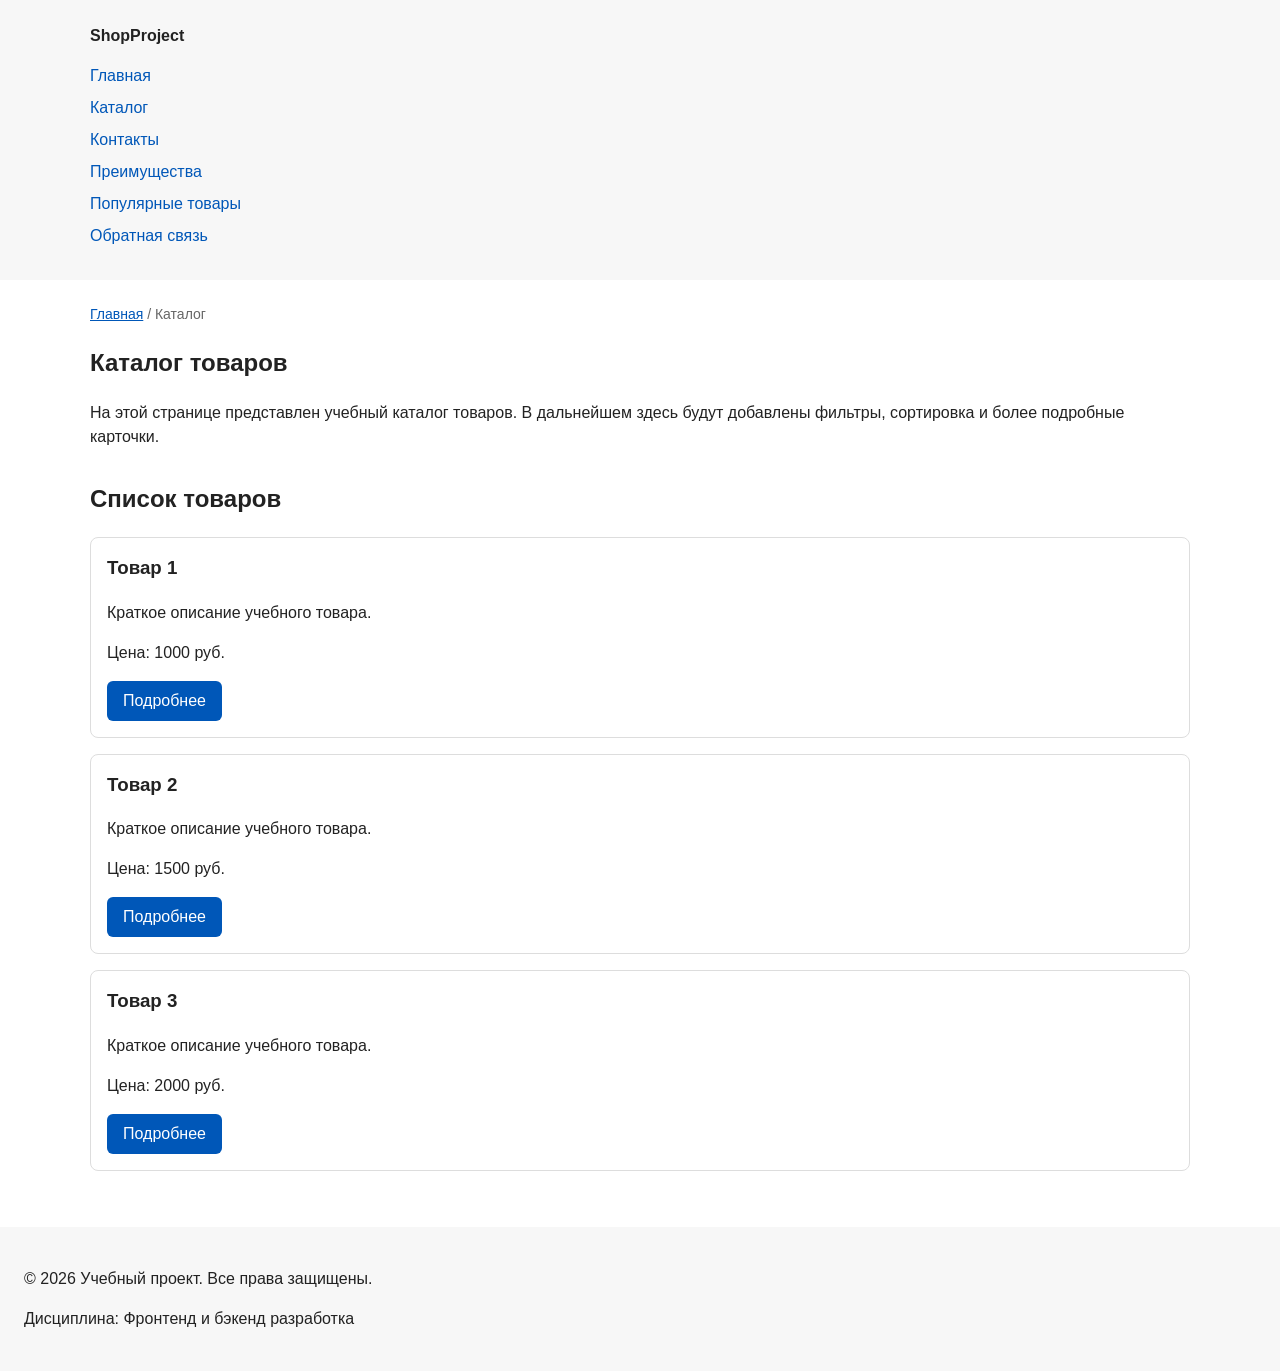
==== catalog.html @ da83338b "feat: add multi-page structure navigation and anchors" ====
<!DOCTYPE html>
<html lang="ru">
    <head>
        <meta charset="UTF-8">
        <meta name="viewport" content="width=device-width, initial-scale=1.0">
        <meta name="description" content="Каталог товаров учебного интернет-магазина.">
        <title>Каталог товаров — Учебный интернет-магазин</title>
        <link rel="stylesheet" href="css/style.css">
    </head>
    <body>
        <header>
            <div class="site-header">
                <a class="site-logo" href="index.html">ShopProject</a>
                <nav class="site-nav" aria-label="Основная навигация">
                    <ul class="site-nav__list">
                        <li><a href="index.html">Главная</a></li>
                        <li><a href="catalog.html">Каталог</a></li>
                        <li><a href="contacts.html">Контакты</a></li>
                        <li><a href="index.html#advantages">Преимущества</a></li>
                        <li><a href="index.html#popular">Популярные товары</a></li>
                        <li><a href="index.html#contacts">Обратная связь</a></li>
                    </ul>
                </nav>
            </div>
        </header>

        <main>
            <nav class="breadcrumbs" aria-label="Хлебные крошки">
                <a href="index.html">Главная</a>
                <span>Каталог</span>
            </nav>

            <section class="section">
                <h1>Каталог товаров</h1>
                <p>
                    На этой странице представлен учебный каталог товаров.
                    В дальнейшем здесь будут добавлены фильтры, сортировка и более
                    подробные карточки.
                </p>
            </section>

            <section class="section">
                <h2>Список товаров</h2>

                <article class="product-card">
                    <h3>Товар 1</h3>
                    <p>Краткое описание учебного товара.</p>
                    <p>Цена: 1000 руб.</p>
                    <a class="button" href="index.html#popular">Подробнее</a>
                </article>

                <article class="product-card">
                    <h3>Товар 2</h3>
                    <p>Краткое описание учебного товара.</p>
                    <p>Цена: 1500 руб.</p>
                    <a class="button" href="index.html#popular">Подробнее</a>
                </article>

                <article class="product-card">
                    <h3>Товар 3</h3>
                    <p>Краткое описание учебного товара.</p>
                    <p>Цена: 2000 руб.</p>
                    <a class="button" href="index.html#popular">Подробнее</a>
                </article>
            </section>
        </main>

        <footer id="contacts">
            <p>&copy; 2026 Учебный проект. Все права защищены.</p>
            <p>Дисциплина: Фронтенд и бэкенд разработка</p>
        </footer>
    </body>
</html>
---- css/style.css ----
/* ===============================
   1. Переменные проекта
   =============================== */

:root {
  /* Основные цвета проекта */
  --color-bg: #ffffff;
  --color-text: #222222;
  --color-muted: #666666;
  --color-primary: #0057b8;
  --color-primary-dark: #003f86;
  --color-border: #dddddd;
  --color-surface: #f7f7f7;
  --color-surface-accent: #eef5ff;
  --color-danger: #b00020;
  --color-success: #168a2f;
  --color-success-bg: #eefaf0;
  --color-white: #ffffff;

  /* Отступы */
  --space-xs: 4px;
  --space-sm: 8px;
  --space-md: 16px;
  --space-lg: 24px;
  --space-xl: 32px;

  /* Скругления */
  --radius-sm: 6px;
  --radius-md: 8px;
  --radius-lg: 12px;

  /* Размеры */
  --container-width: 1100px;
}

/* ===============================
   2. Базовые стили
   =============================== */

* {
  box-sizing: border-box;
}

html {
  scroll-behavior: smooth;
}

body {
  margin: 0;
  font-family: Arial, sans-serif;
  line-height: 1.5;
  color: var(--color-text);
  background-color: var(--color-bg);
}


/* ===============================
   3. Общие элементы интерфейса
   =============================== */

a {
  color: var(--color-primary);
}

a:hover {
  color: var(--color-primary-dark);
}

a:focus-visible {
  outline: 2px solid var(--color-primary);
  outline-offset: 3px;
}


header,
main,
footer {
  padding: var(--space-lg);
}


/* ===============================
   4. Компоненты страницы
   =============================== */

header {
  background-color: var(--color-surface);
}

.site-header {
  max-width: 1100px;
  margin: 0 auto;
}

/*
  Оформляем текстовый логотип.
*/
.site-logo {
  font-weight: bold;
  text-decoration: none;
  color: var(--color-text);
}

/*
  Убираем стандартные отступы и маркеры списка навигации.
*/
.site-nav__list {
  padding: 0;
  margin: 16px 0 0;
  list-style: none;
}

/*
  Добавляем расстояние между пунктами меню.
*/
.site-nav__list li {
  margin-bottom: 8px;
}

/*
  Оформляем ссылки меню.
*/
.site-nav__list a {
  color: var(--color-primary);
  text-decoration: none;
}

/*
  При наведении мыши подчёркиваем ссылку.
  Подробно состояния интерфейса будут рассмотрены в практической работе 1.7.
*/
.site-nav__list a:hover {
  text-decoration: underline;
}


footer {
  background-color: var(--color-surface);
}

.button {
  display: inline-block;
  padding: var(--space-sm) var(--space-md);
  color: var(--color-white);
  background-color: var(--color-primary);
  text-decoration: none;
  border: none;
  border-radius: var(--radius-sm);
  cursor: pointer;
}

.button:hover {
  background-color: var(--color-primary-dark);
}

.button:focus-visible {
  outline: 2px solid var(--color-primary);
  outline-offset: 3px;
}

.button:disabled {
  opacity: 0.6;
  cursor: not-allowed;
}
.hero {
  max-width: var(--container-width);
  margin: 0 auto var(--space-xl);
  padding: var(--space-xl) var(--space-lg);
  background-color: var(--color-surface-accent);
  border-radius: var(--radius-lg);
}

.section {
  max-width: var(--container-width);
  margin: 0 auto var(--space-xl);
}

.breadcrumbs {
  max-width: var(--container-width);
  margin: 0 auto var(--space-md);
  font-size: 14px;
  color: var(--color-muted);
}

.breadcrumbs a {
  color: var(--color-primary);
}

.breadcrumbs span::before {
  content: " / ";
  color: var(--color-muted);
}

:target {
  outline: 2px dashed var(--color-primary);
  outline-offset: 4px;
}

.section h2 {
  margin-top: 0;
}

.product-card {
  margin-bottom: var(--space-md);
  padding: var(--space-md);
  border: 1px solid var(--color-border);
  border-radius: var(--radius-md);
  background-color: var(--color-bg);
}

.product-card:hover {
  border-color: var(--color-primary);
}

.product-card h3 {
  margin-top: 0;
}

.aside-info {
  max-width: var(--container-width);
  margin: 0 auto var(--space-xl);
  padding: var(--space-md);
  border-left: 4px solid var(--color-primary);
  background-color: var(--color-surface);
}



/* ===============================
   5. Форма и модальное окно
   =============================== */

.order-dialog {
  width: min(100% - 32px, 560px);
  padding: var(--space-lg);
  border: none;
  border-radius: var(--radius-lg);
}

.order-dialog::backdrop {
  background-color: rgba(0, 0, 0, 0.5);
}

.form-field {
  margin-bottom: var(--space-md);
}

.form-field label {
  display: block;
  margin-bottom: var(--space-xs);
}

.form-field input,
.form-field select,
.form-field textarea {
  width: 100%;
  padding: 10px 12px;
  border: 1px solid var(--color-border);
  border-radius: var(--radius-sm);
  font: inherit;
}

.form-field input[type="checkbox"] {
  width: auto;
}

.form-field small {
  display: block;
  margin-top: var(--space-xs);
  color: var(--color-muted);
}

.form-field input:hover,
.form-field select:hover,
.form-field textarea:hover {
  border-color: var(--color-primary);
}

.form-field input:focus-visible,
.form-field select:focus-visible,
.form-field textarea:focus-visible,
.form-actions button:focus-visible {
  outline: 2px solid var(--color-primary);
  outline-offset: 3px;
}

[aria-invalid="true"] {
  border-color: var(--color-danger);
}

.success-message {
  max-width: var(--container-width);
  margin: var(--space-lg) auto;
  padding: var(--space-md);
  border-left: 4px solid var(--color-success);
  background-color: var(--color-success-bg);
}
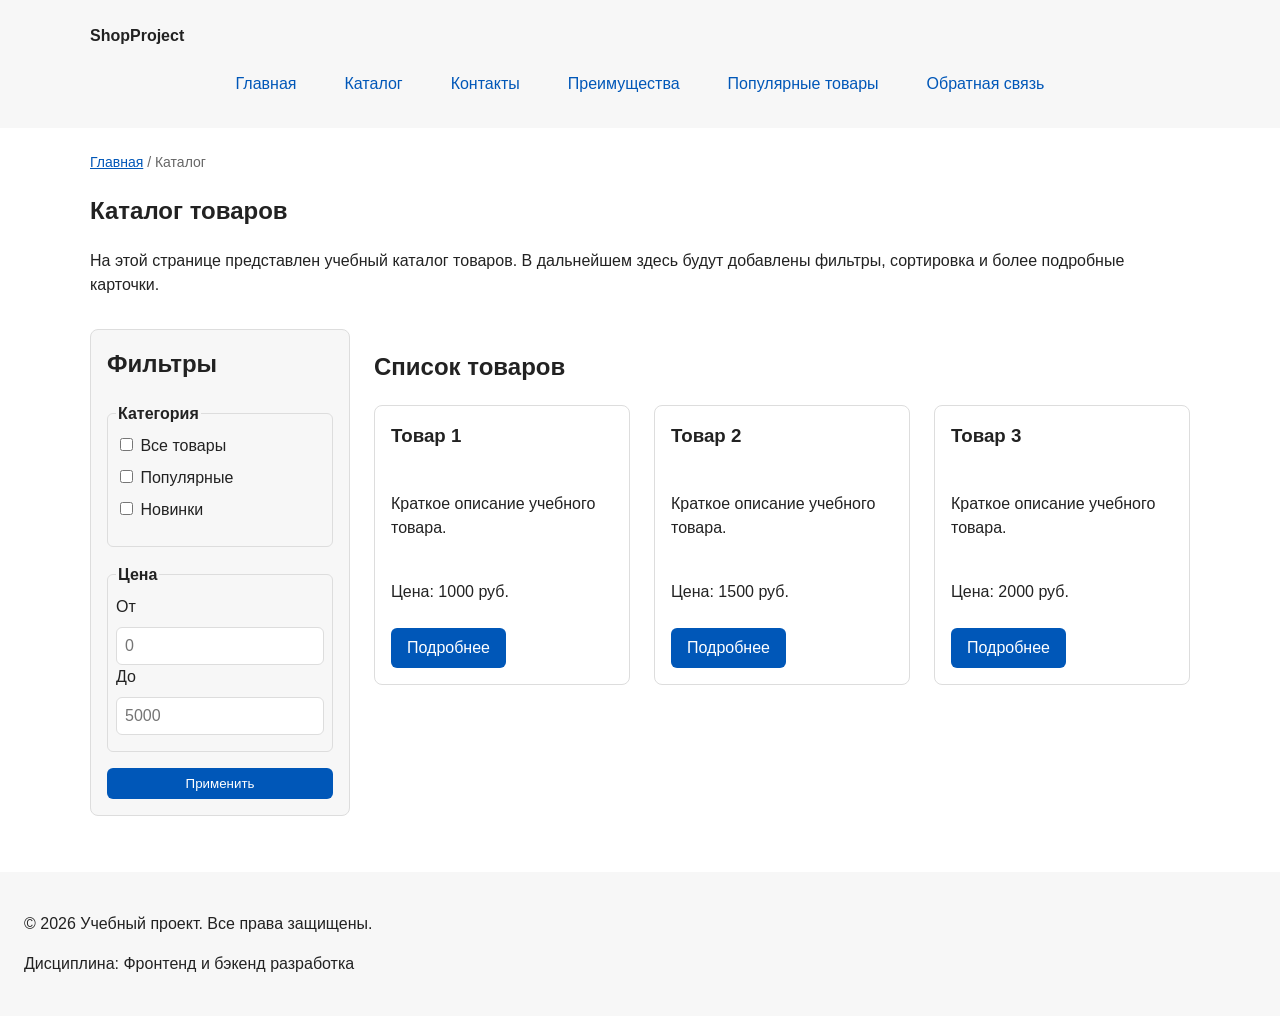
==== commit 48c8884b: "feat: build navigation and catalog layout with Flexbox and CSS Grid" ====
--- a/catalog.html
+++ b/catalog.html
@@ -39,30 +39,66 @@
                 </p>
             </section>
 
-            <section class="section">
-                <h2>Список товаров</h2>
+            <div class="catalog-layout">
+                <aside class="catalog-filters">
+                    <h2>Фильтры</h2>
 
-                <article class="product-card">
-                    <h3>Товар 1</h3>
-                    <p>Краткое описание учебного товара.</p>
-                    <p>Цена: 1000 руб.</p>
-                    <a class="button" href="index.html#popular">Подробнее</a>
-                </article>
+                    <form class="filters-form" action="#" method="get">
+                        <fieldset>
+                            <legend>Категория</legend>
+                            <label>
+                                <input type="checkbox" name="category" value="all">
+                                Все товары
+                            </label>
+                            <label>
+                                <input type="checkbox" name="category" value="popular">
+                                Популярные
+                            </label>
+                            <label>
+                                <input type="checkbox" name="category" value="new">
+                                Новинки
+                            </label>
+                        </fieldset>
 
-                <article class="product-card">
-                    <h3>Товар 2</h3>
-                    <p>Краткое описание учебного товара.</p>
-                    <p>Цена: 1500 руб.</p>
-                    <a class="button" href="index.html#popular">Подробнее</a>
-                </article>
+                        <fieldset>
+                            <legend>Цена</legend>
+                            <label for="price-from">От</label>
+                            <input id="price-from" name="price-from" type="number" min="0" placeholder="0">
+                            <label for="price-to">До</label>
+                            <input id="price-to" name="price-to" type="number" min="0" placeholder="5000">
+                        </fieldset>
 
-                <article class="product-card">
-                    <h3>Товар 3</h3>
-                    <p>Краткое описание учебного товара.</p>
-                    <p>Цена: 2000 руб.</p>
-                    <a class="button" href="index.html#popular">Подробнее</a>
-                </article>
-            </section>
+                        <button class="button" type="submit">Применить</button>
+                    </form>
+                </aside>
+
+                <section class="catalog-products">
+                    <h2>Список товаров</h2>
+
+                    <div class="products-grid">
+                        <article class="product-card">
+                            <h3>Товар 1</h3>
+                            <p>Краткое описание учебного товара.</p>
+                            <p>Цена: 1000 руб.</p>
+                            <a class="button" href="index.html#popular">Подробнее</a>
+                        </article>
+
+                        <article class="product-card">
+                            <h3>Товар 2</h3>
+                            <p>Краткое описание учебного товара.</p>
+                            <p>Цена: 1500 руб.</p>
+                            <a class="button" href="index.html#popular">Подробнее</a>
+                        </article>
+
+                        <article class="product-card">
+                            <h3>Товар 3</h3>
+                            <p>Краткое описание учебного товара.</p>
+                            <p>Цена: 2000 руб.</p>
+                            <a class="button" href="index.html#popular">Подробнее</a>
+                        </article>
+                    </div>
+                </section>
+            </div>
         </main>
 
         <footer id="contacts">
--- a/css/style.css
+++ b/css/style.css
@@ -102,35 +102,38 @@
 }
 
 /*
-  Убираем стандартные отступы и маркеры списка навигации.
+  Строим меню навигации с помощью Flexbox: выравниваем
+  пункты по центру и задаём расстояние между ними через gap.
 */
 .site-nav__list {
+  display: flex;
+  flex-wrap: wrap;
+  justify-content: center;
+  align-items: center;
+  gap: var(--space-md);
   padding: 0;
-  margin: 16px 0 0;
+  margin: var(--space-md) 0 0;
   list-style: none;
 }
 
 /*
-  Добавляем расстояние между пунктами меню.
-*/
-.site-nav__list li {
-  margin-bottom: 8px;
-}
-
-/*
-  Оформляем ссылки меню.
+  Оформляем ссылки меню как кнопки.
 */
 .site-nav__list a {
+  display: inline-block;
+  padding: var(--space-sm) var(--space-md);
   color: var(--color-primary);
   text-decoration: none;
-}
-
-/*
-  При наведении мыши подчёркиваем ссылку.
+  border-radius: var(--radius-sm);
+}
+
+/*
+  При наведении мыши подсвечиваем ссылку меню.
   Подробно состояния интерфейса будут рассмотрены в практической работе 1.7.
 */
 .site-nav__list a:hover {
-  text-decoration: underline;
+  color: var(--color-white);
+  background-color: var(--color-primary);
 }
 
 
@@ -200,8 +203,84 @@
   margin-top: 0;
 }
 
+/*
+  Каркас страницы каталога на CSS Grid: слева блок фильтров,
+  справа сетка товаров. Расположение областей задаём через
+  grid-template-areas.
+*/
+.catalog-layout {
+  display: grid;
+  grid-template-columns: 260px 1fr;
+  grid-template-areas:
+    "filters products";
+  gap: var(--space-lg);
+  max-width: var(--container-width);
+  margin: 0 auto var(--space-xl);
+}
+
+.catalog-filters {
+  grid-area: filters;
+  align-self: start;
+  padding: var(--space-md);
+  border: 1px solid var(--color-border);
+  border-radius: var(--radius-md);
+  background-color: var(--color-surface);
+}
+
+.catalog-filters h2 {
+  margin-top: 0;
+}
+
+.catalog-products {
+  grid-area: products;
+}
+
+.filters-form {
+  display: grid;
+  gap: var(--space-md);
+}
+
+.filters-form fieldset {
+  margin: 0;
+  padding: var(--space-sm) var(--space-sm) var(--space-md);
+  border: 1px solid var(--color-border);
+  border-radius: var(--radius-sm);
+}
+
+.filters-form legend {
+  font-weight: 700;
+}
+
+.filters-form label {
+  display: block;
+  margin-bottom: var(--space-sm);
+}
+
+.filters-form input[type="number"] {
+  width: 100%;
+  padding: 6px 8px;
+  border: 1px solid var(--color-border);
+  border-radius: var(--radius-sm);
+  font: inherit;
+}
+
+/*
+  Сетка карточек товаров на CSS Grid: три колонки равной ширины.
+*/
+.products-grid {
+  display: grid;
+  grid-template-columns: repeat(3, 1fr);
+  gap: var(--space-lg);
+}
+
+/*
+  Внутри карточки используем Flexbox: колонка растягивается
+  на всю высоту, кнопка прижимается к нижнему краю.
+*/
 .product-card {
-  margin-bottom: var(--space-md);
+  display: flex;
+  flex-direction: column;
+  gap: var(--space-sm);
   padding: var(--space-md);
   border: 1px solid var(--color-border);
   border-radius: var(--radius-md);
@@ -214,6 +293,11 @@
 
 .product-card h3 {
   margin-top: 0;
+}
+
+.product-card .button {
+  margin-top: auto;
+  align-self: flex-start;
 }
 
 .aside-info {
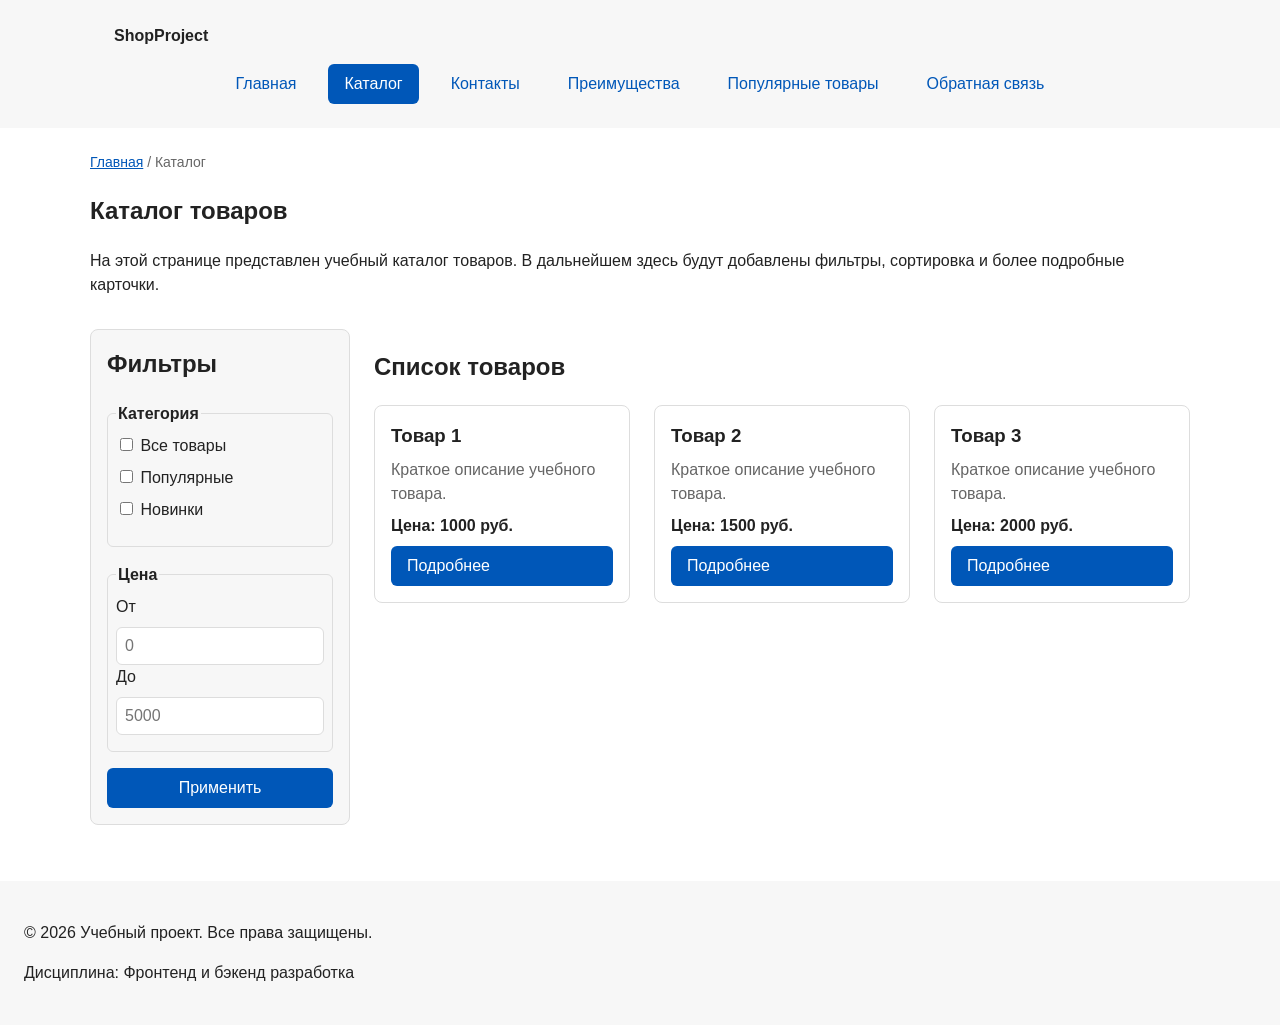
==== commit 349886e9: "refactor: apply BEM naming to CSS classes" ====
--- a/catalog.html
+++ b/catalog.html
@@ -8,17 +8,29 @@
         <link rel="stylesheet" href="css/style.css">
     </head>
     <body>
-        <header>
-            <div class="site-header">
-                <a class="site-logo" href="index.html">ShopProject</a>
+        <header class="site-header">
+            <div class="site-header__inner">
+                <a class="site-header__logo" href="index.html">ShopProject</a>
                 <nav class="site-nav" aria-label="Основная навигация">
                     <ul class="site-nav__list">
-                        <li><a href="index.html">Главная</a></li>
-                        <li><a href="catalog.html">Каталог</a></li>
-                        <li><a href="contacts.html">Контакты</a></li>
-                        <li><a href="index.html#advantages">Преимущества</a></li>
-                        <li><a href="index.html#popular">Популярные товары</a></li>
-                        <li><a href="index.html#contacts">Обратная связь</a></li>
+                        <li class="site-nav__item">
+                            <a class="site-nav__link" href="index.html">Главная</a>
+                        </li>
+                        <li class="site-nav__item">
+                            <a class="site-nav__link site-nav__link--active" href="catalog.html">Каталог</a>
+                        </li>
+                        <li class="site-nav__item">
+                            <a class="site-nav__link" href="contacts.html">Контакты</a>
+                        </li>
+                        <li class="site-nav__item">
+                            <a class="site-nav__link" href="index.html#advantages">Преимущества</a>
+                        </li>
+                        <li class="site-nav__item">
+                            <a class="site-nav__link" href="index.html#popular">Популярные товары</a>
+                        </li>
+                        <li class="site-nav__item">
+                            <a class="site-nav__link" href="index.html#contacts">Обратная связь</a>
+                        </li>
                     </ul>
                 </nav>
             </div>
@@ -26,8 +38,8 @@
 
         <main>
             <nav class="breadcrumbs" aria-label="Хлебные крошки">
-                <a href="index.html">Главная</a>
-                <span>Каталог</span>
+                <a class="breadcrumbs__link" href="index.html">Главная</a>
+                <span class="breadcrumbs__current">Каталог</span>
             </nav>
 
             <section class="section">
@@ -68,7 +80,7 @@
                             <input id="price-to" name="price-to" type="number" min="0" placeholder="5000">
                         </fieldset>
 
-                        <button class="button" type="submit">Применить</button>
+                        <button class="button button--primary" type="submit">Применить</button>
                     </form>
                 </aside>
 
@@ -77,31 +89,31 @@
 
                     <div class="products-grid">
                         <article class="product-card">
-                            <h3>Товар 1</h3>
-                            <p>Краткое описание учебного товара.</p>
-                            <p>Цена: 1000 руб.</p>
-                            <a class="button" href="index.html#popular">Подробнее</a>
+                            <h3 class="product-card__title">Товар 1</h3>
+                            <p class="product-card__description">Краткое описание учебного товара.</p>
+                            <p class="product-card__price">Цена: 1000 руб.</p>
+                            <a class="button button--primary" href="index.html#popular">Подробнее</a>
                         </article>
 
                         <article class="product-card">
-                            <h3>Товар 2</h3>
-                            <p>Краткое описание учебного товара.</p>
-                            <p>Цена: 1500 руб.</p>
-                            <a class="button" href="index.html#popular">Подробнее</a>
+                            <h3 class="product-card__title">Товар 2</h3>
+                            <p class="product-card__description">Краткое описание учебного товара.</p>
+                            <p class="product-card__price">Цена: 1500 руб.</p>
+                            <a class="button button--primary" href="index.html#popular">Подробнее</a>
                         </article>
 
                         <article class="product-card">
-                            <h3>Товар 3</h3>
-                            <p>Краткое описание учебного товара.</p>
-                            <p>Цена: 2000 руб.</p>
-                            <a class="button" href="index.html#popular">Подробнее</a>
+                            <h3 class="product-card__title">Товар 3</h3>
+                            <p class="product-card__description">Краткое описание учебного товара.</p>
+                            <p class="product-card__price">Цена: 2000 руб.</p>
+                            <a class="button button--primary" href="index.html#popular">Подробнее</a>
                         </article>
                     </div>
                 </section>
             </div>
         </main>
 
-        <footer id="contacts">
+        <footer class="site-footer" id="contacts">
             <p>&copy; 2026 Учебный проект. Все права защищены.</p>
             <p>Дисциплина: Фронтенд и бэкенд разработка</p>
         </footer>
--- a/css/style.css
+++ b/css/style.css
@@ -72,9 +72,7 @@
 }
 
 
-header,
-main,
-footer {
+main {
   padding: var(--space-lg);
 }
 
@@ -83,22 +81,20 @@
    4. Компоненты страницы
    =============================== */
 
-header {
+.site-header {
   background-color: var(--color-surface);
 }
 
-.site-header {
-  max-width: 1100px;
+.site-header__inner {
+  max-width: var(--container-width);
   margin: 0 auto;
-}
-
-/*
-  Оформляем текстовый логотип.
-*/
-.site-logo {
-  font-weight: bold;
+  padding: var(--space-lg);
+}
+
+.site-header__logo {
+  font-weight: 700;
+  color: var(--color-text);
   text-decoration: none;
-  color: var(--color-text);
 }
 
 /*
@@ -119,7 +115,7 @@
 /*
   Оформляем ссылки меню как кнопки.
 */
-.site-nav__list a {
+.site-nav__link {
   display: inline-block;
   padding: var(--space-sm) var(--space-md);
   color: var(--color-primary);
@@ -131,29 +127,58 @@
   При наведении мыши подсвечиваем ссылку меню.
   Подробно состояния интерфейса будут рассмотрены в практической работе 1.7.
 */
-.site-nav__list a:hover {
+.site-nav__link:hover {
   color: var(--color-white);
   background-color: var(--color-primary);
 }
 
-
-footer {
+.site-nav__link:focus-visible {
+  outline: 2px solid var(--color-primary);
+  outline-offset: 3px;
+}
+
+/*
+  Модификатор активной ссылки — текущий раздел сайта.
+*/
+.site-nav__link--active {
+  color: var(--color-white);
+  background-color: var(--color-primary);
+}
+
+
+.site-footer {
+  padding: var(--space-lg);
   background-color: var(--color-surface);
 }
 
 .button {
   display: inline-block;
   padding: var(--space-sm) var(--space-md);
+  border: none;
+  border-radius: var(--radius-sm);
+  font: inherit;
+  text-decoration: none;
+  cursor: pointer;
+}
+
+.button--primary {
   color: var(--color-white);
   background-color: var(--color-primary);
-  text-decoration: none;
-  border: none;
-  border-radius: var(--radius-sm);
-  cursor: pointer;
-}
-
-.button:hover {
+}
+
+.button--primary:hover {
   background-color: var(--color-primary-dark);
+}
+
+.button--secondary {
+  color: var(--color-primary);
+  background-color: transparent;
+  border: 1px solid var(--color-primary);
+}
+
+.button--secondary:hover {
+  color: var(--color-white);
+  background-color: var(--color-primary);
 }
 
 .button:focus-visible {
@@ -161,7 +186,8 @@
   outline-offset: 3px;
 }
 
-.button:disabled {
+.button:disabled,
+.button--disabled {
   opacity: 0.6;
   cursor: not-allowed;
 }
@@ -185,11 +211,11 @@
   color: var(--color-muted);
 }
 
-.breadcrumbs a {
+.breadcrumbs__link {
   color: var(--color-primary);
 }
 
-.breadcrumbs span::before {
+.breadcrumbs__current::before {
   content: " / ";
   color: var(--color-muted);
 }
@@ -291,11 +317,34 @@
   border-color: var(--color-primary);
 }
 
-.product-card h3 {
-  margin-top: 0;
-}
-
-.product-card .button {
+.product-card--featured {
+  border-color: var(--color-primary);
+}
+
+.product-card--discount {
+  border-color: var(--color-danger);
+}
+
+.product-card__title {
+  margin: 0;
+  color: var(--color-text);
+}
+
+.product-card__description {
+  margin: 0;
+  color: var(--color-muted);
+}
+
+.product-card__price {
+  margin: 0;
+  font-weight: 700;
+}
+
+.product-card--discount .product-card__price {
+  color: var(--color-danger);
+}
+
+.product-card__button {
   margin-top: auto;
   align-self: flex-start;
 }
@@ -325,18 +374,22 @@
   background-color: rgba(0, 0, 0, 0.5);
 }
 
-.form-field {
+.order-dialog__title {
+  margin-top: 0;
+}
+
+.order-form__field {
   margin-bottom: var(--space-md);
 }
 
-.form-field label {
+.order-form__label {
   display: block;
   margin-bottom: var(--space-xs);
 }
 
-.form-field input,
-.form-field select,
-.form-field textarea {
+.order-form__input,
+.order-form__select,
+.order-form__textarea {
   width: 100%;
   padding: 10px 12px;
   border: 1px solid var(--color-border);
@@ -344,28 +397,33 @@
   font: inherit;
 }
 
-.form-field input[type="checkbox"] {
+.order-form__input[type="checkbox"] {
   width: auto;
 }
 
-.form-field small {
+.order-form__hint {
   display: block;
   margin-top: var(--space-xs);
   color: var(--color-muted);
 }
 
-.form-field input:hover,
-.form-field select:hover,
-.form-field textarea:hover {
+.order-form__input:hover,
+.order-form__select:hover,
+.order-form__textarea:hover {
   border-color: var(--color-primary);
 }
 
-.form-field input:focus-visible,
-.form-field select:focus-visible,
-.form-field textarea:focus-visible,
-.form-actions button:focus-visible {
+.order-form__input:focus-visible,
+.order-form__select:focus-visible,
+.order-form__textarea:focus-visible {
   outline: 2px solid var(--color-primary);
   outline-offset: 3px;
+}
+
+.order-form__actions {
+  display: flex;
+  gap: var(--space-md);
+  margin-top: var(--space-lg);
 }
 
 [aria-invalid="true"] {
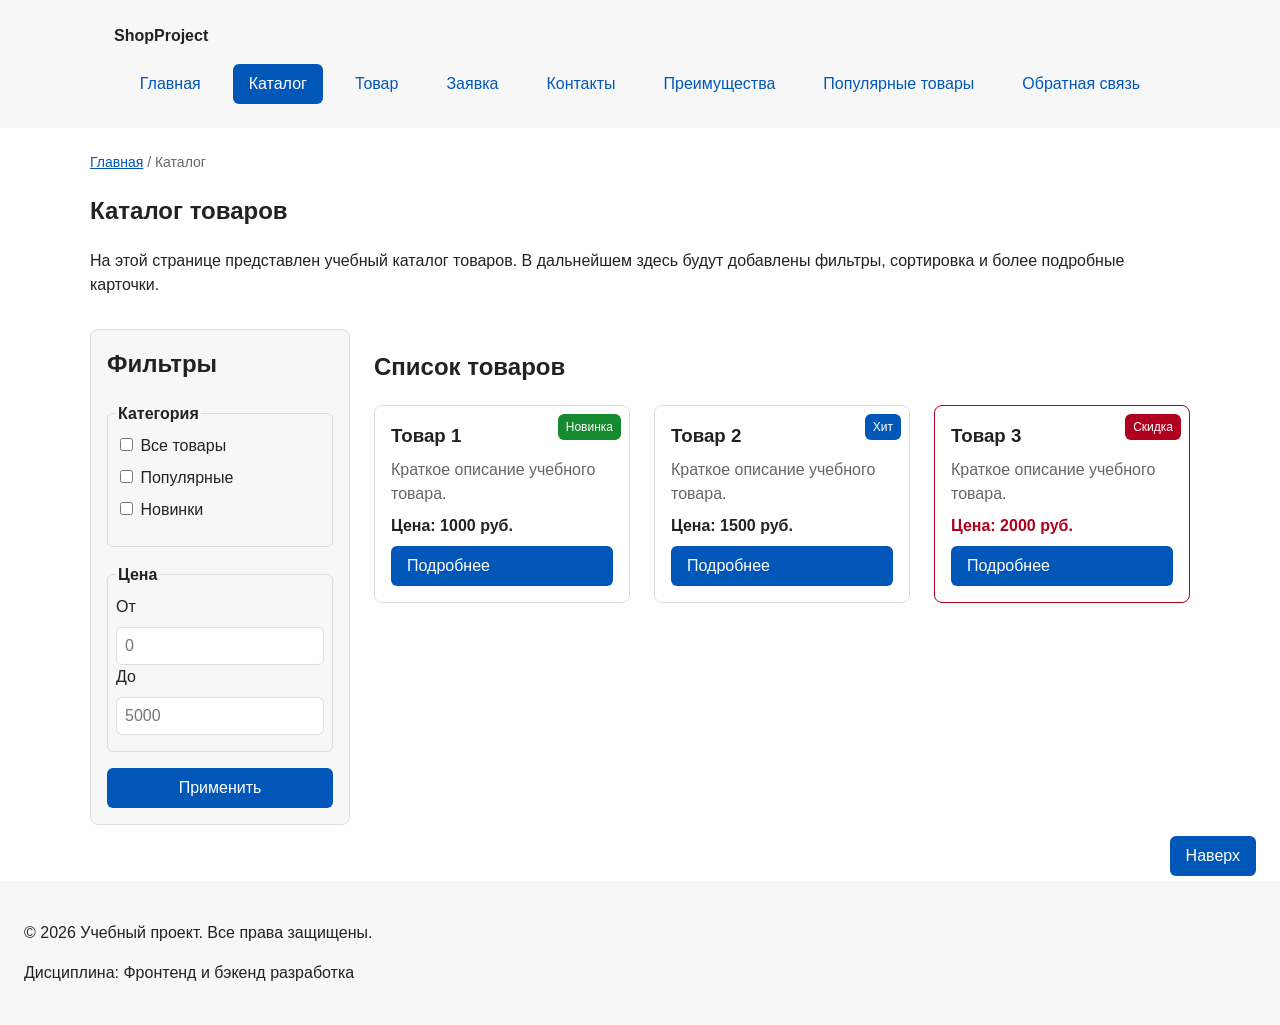
==== commit 9a7980b2: "fix: prepare HTML CSS project for submission" ====
--- a/catalog.html
+++ b/catalog.html
@@ -7,7 +7,7 @@
         <title>Каталог товаров — Учебный интернет-магазин</title>
         <link rel="stylesheet" href="css/style.css">
     </head>
-    <body>
+    <body id="top">
         <header class="site-header">
             <div class="site-header__inner">
                 <a class="site-header__logo" href="index.html">ShopProject</a>
@@ -18,6 +18,12 @@
                         </li>
                         <li class="site-nav__item">
                             <a class="site-nav__link site-nav__link--active" href="catalog.html">Каталог</a>
+                        </li>
+                        <li class="site-nav__item">
+                            <a class="site-nav__link" href="product.html">Товар</a>
+                        </li>
+                        <li class="site-nav__item">
+                            <a class="site-nav__link" href="order.html">Заявка</a>
                         </li>
                         <li class="site-nav__item">
                             <a class="site-nav__link" href="contacts.html">Контакты</a>
@@ -89,24 +95,27 @@
 
                     <div class="products-grid">
                         <article class="product-card">
+                            <span class="product-card__badge product-card__badge--new">Новинка</span>
                             <h3 class="product-card__title">Товар 1</h3>
                             <p class="product-card__description">Краткое описание учебного товара.</p>
                             <p class="product-card__price">Цена: 1000 руб.</p>
-                            <a class="button button--primary" href="index.html#popular">Подробнее</a>
+                            <a class="button button--primary" href="product.html">Подробнее</a>
                         </article>
 
                         <article class="product-card">
+                            <span class="product-card__badge">Хит</span>
                             <h3 class="product-card__title">Товар 2</h3>
                             <p class="product-card__description">Краткое описание учебного товара.</p>
                             <p class="product-card__price">Цена: 1500 руб.</p>
-                            <a class="button button--primary" href="index.html#popular">Подробнее</a>
+                            <a class="button button--primary" href="product.html">Подробнее</a>
                         </article>
 
-                        <article class="product-card">
+                        <article class="product-card product-card--discount">
+                            <span class="product-card__badge product-card__badge--discount">Скидка</span>
                             <h3 class="product-card__title">Товар 3</h3>
                             <p class="product-card__description">Краткое описание учебного товара.</p>
                             <p class="product-card__price">Цена: 2000 руб.</p>
-                            <a class="button button--primary" href="index.html#popular">Подробнее</a>
+                            <a class="button button--primary" href="product.html">Подробнее</a>
                         </article>
                     </div>
                 </section>
@@ -117,5 +126,7 @@
             <p>&copy; 2026 Учебный проект. Все права защищены.</p>
             <p>Дисциплина: Фронтенд и бэкенд разработка</p>
         </footer>
+
+        <a class="scroll-up" href="#top">Наверх</a>
     </body>
 </html>
--- a/css/style.css
+++ b/css/style.css
@@ -246,6 +246,8 @@
 
 .catalog-filters {
   grid-area: filters;
+  position: sticky;
+  top: var(--space-md);
   align-self: start;
   padding: var(--space-md);
   border: 1px solid var(--color-border);
@@ -304,6 +306,7 @@
   на всю высоту, кнопка прижимается к нижнему краю.
 */
 .product-card {
+  position: relative;
   display: flex;
   flex-direction: column;
   gap: var(--space-sm);
@@ -325,6 +328,29 @@
   border-color: var(--color-danger);
 }
 
+/*
+  Бейдж карточки позиционируется абсолютно
+  относительно блока product-card.
+*/
+.product-card__badge {
+  position: absolute;
+  top: var(--space-sm);
+  right: var(--space-sm);
+  padding: 4px 8px;
+  color: var(--color-white);
+  background-color: var(--color-primary);
+  border-radius: var(--radius-sm);
+  font-size: 12px;
+}
+
+.product-card__badge--new {
+  background-color: var(--color-success);
+}
+
+.product-card__badge--discount {
+  background-color: var(--color-danger);
+}
+
 .product-card__title {
   margin: 0;
   color: var(--color-text);
@@ -347,6 +373,74 @@
 .product-card__button {
   margin-top: auto;
   align-self: flex-start;
+}
+
+/*
+  Фиксированная кнопка «Наверх»;
+  z-index поднимает её над остальным контентом страницы.
+*/
+.scroll-up {
+  position: fixed;
+  right: var(--space-lg);
+  bottom: var(--space-lg);
+  z-index: 50;
+  padding: var(--space-sm) var(--space-md);
+  color: var(--color-white);
+  background-color: var(--color-primary);
+  text-decoration: none;
+  border-radius: var(--radius-sm);
+}
+
+.scroll-up:hover {
+  background-color: var(--color-primary-dark);
+}
+
+/*
+  Двухколоночная раскладка страницы товара.
+*/
+.product-layout {
+  display: grid;
+  grid-template-columns: 1fr 1fr;
+  gap: var(--space-lg);
+}
+
+.product-photo__image {
+  display: block;
+  max-width: 100%;
+  border: 1px solid var(--color-border);
+  border-radius: var(--radius-md);
+}
+
+.product-details__price {
+  font-size: 20px;
+  font-weight: 700;
+}
+
+/*
+  Таблица характеристик товара.
+*/
+.product-table {
+  width: 100%;
+  max-width: 480px;
+  margin-bottom: var(--space-lg);
+  border-collapse: collapse;
+}
+
+.product-table caption {
+  padding-bottom: var(--space-xs);
+  text-align: left;
+  font-weight: 700;
+}
+
+.product-table th,
+.product-table td {
+  padding: var(--space-sm);
+  border: 1px solid var(--color-border);
+  text-align: left;
+}
+
+.product-table th {
+  background-color: var(--color-surface);
 }
 
 .aside-info {
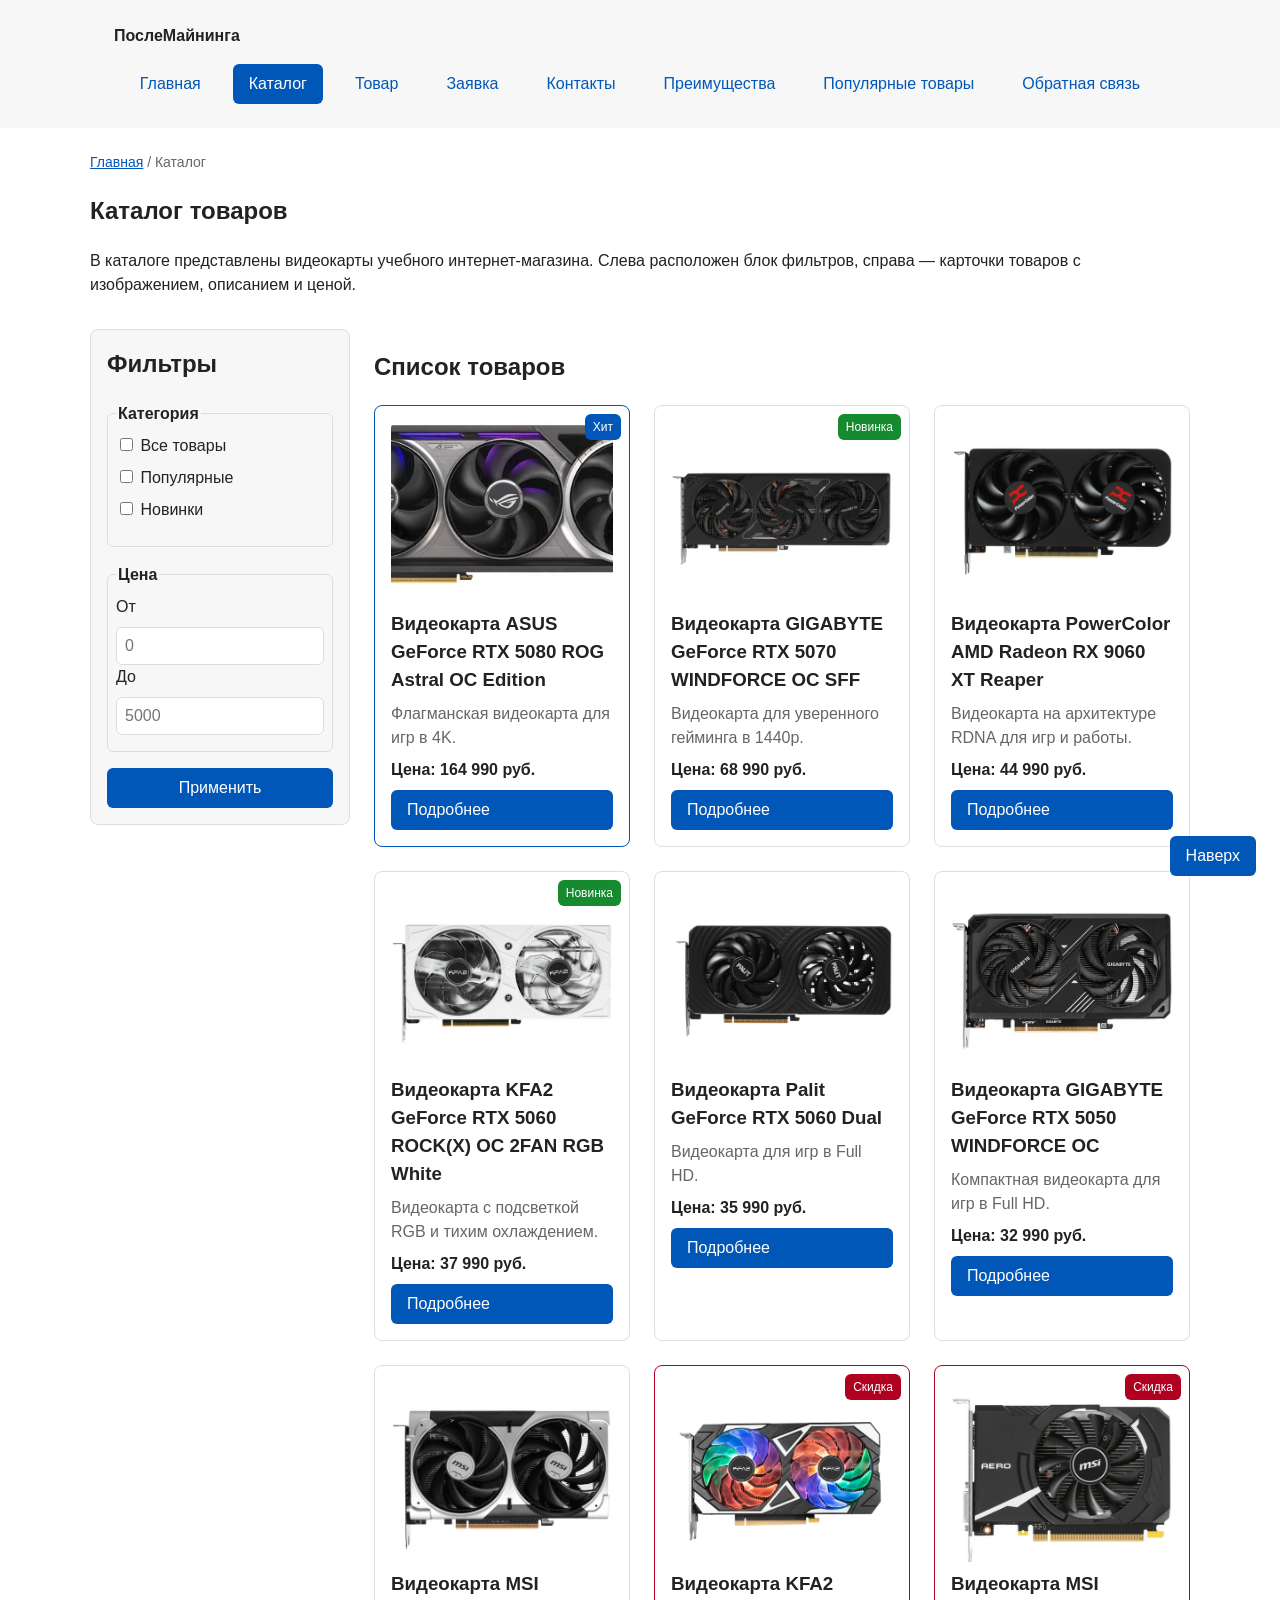
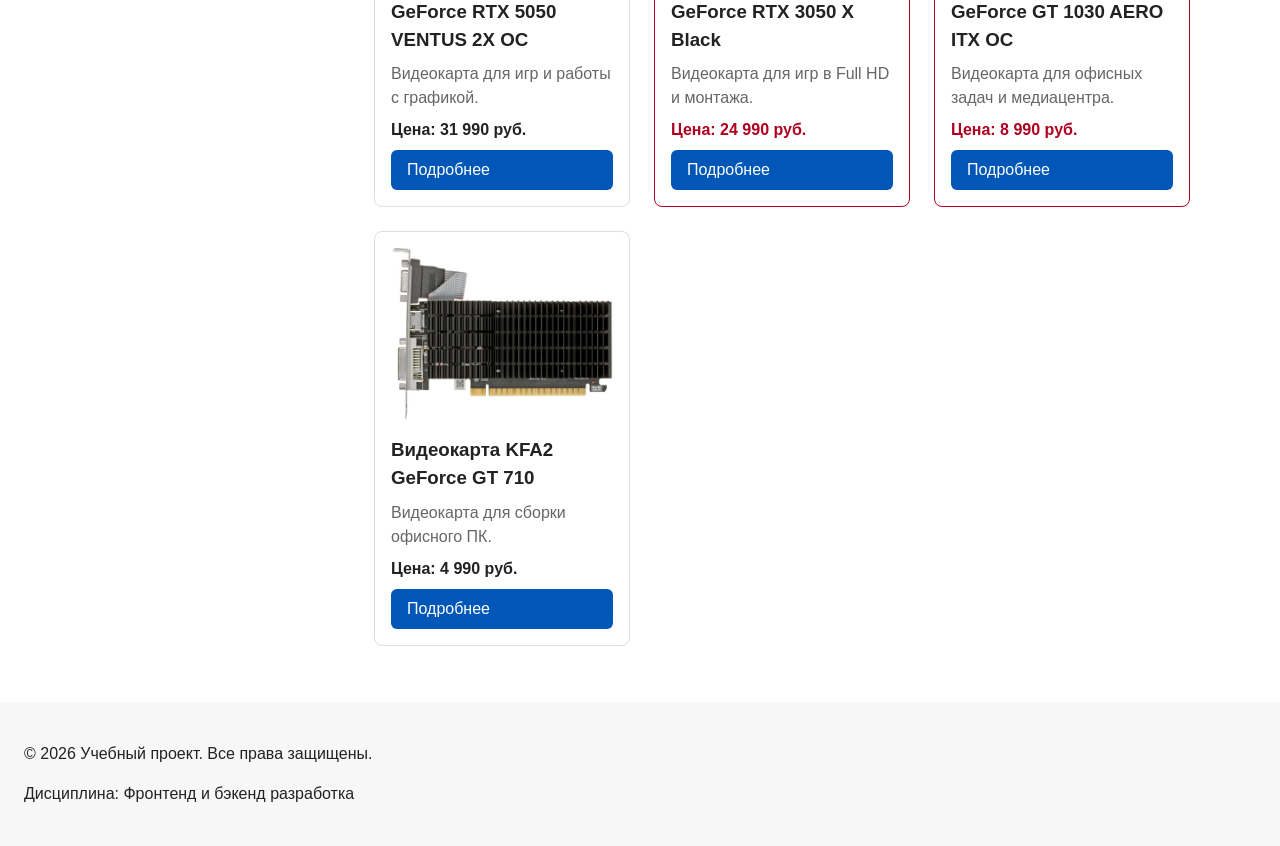
==== commit 1ff04761: "feat: fix and add some func" ====
--- a/catalog.html
+++ b/catalog.html
@@ -10,7 +10,7 @@
     <body id="top">
         <header class="site-header">
             <div class="site-header__inner">
-                <a class="site-header__logo" href="index.html">ShopProject</a>
+                <a class="site-header__logo" href="index.html">ПослеМайнинга</a>
                 <nav class="site-nav" aria-label="Основная навигация">
                     <ul class="site-nav__list">
                         <li class="site-nav__item">
@@ -51,9 +51,9 @@
             <section class="section">
                 <h1>Каталог товаров</h1>
                 <p>
-                    На этой странице представлен учебный каталог товаров.
-                    В дальнейшем здесь будут добавлены фильтры, сортировка и более
-                    подробные карточки.
+                    В каталоге представлены видеокарты учебного интернет-магазина.
+                    Слева расположен блок фильтров, справа — карточки товаров с
+                    изображением, описанием и ценой.
                 </p>
             </section>
 
@@ -94,28 +94,89 @@
                     <h2>Список товаров</h2>
 
                     <div class="products-grid">
-                        <article class="product-card">
-                            <span class="product-card__badge product-card__badge--new">Новинка</span>
-                            <h3 class="product-card__title">Товар 1</h3>
-                            <p class="product-card__description">Краткое описание учебного товара.</p>
-                            <p class="product-card__price">Цена: 1000 руб.</p>
-                            <a class="button button--primary" href="product.html">Подробнее</a>
+                        <article class="product-card product-card--featured">
+                            <img class="product-card__image" src="images/Видеокарта ASUS GeForce RTX 5080 ROG Astral OC Edition.webp" alt="Видеокарта ASUS GeForce RTX 5080 ROG Astral OC Edition" loading="lazy">
+                            <span class="product-card__badge">Хит</span>
+                            <h3 class="product-card__title">Видеокарта ASUS GeForce RTX 5080 ROG Astral OC Edition</h3>
+                            <p class="product-card__description">Флагманская видеокарта для игр в 4K.</p>
+                            <p class="product-card__price">Цена: 164 990 руб.</p>
+                            <a class="button button--primary" href="product.html?id=asus-rtx-5080">Подробнее</a>
                         </article>
 
                         <article class="product-card">
-                            <span class="product-card__badge">Хит</span>
-                            <h3 class="product-card__title">Товар 2</h3>
-                            <p class="product-card__description">Краткое описание учебного товара.</p>
-                            <p class="product-card__price">Цена: 1500 руб.</p>
-                            <a class="button button--primary" href="product.html">Подробнее</a>
+                            <img class="product-card__image" src="images/Видеокарта GIGABYTE GeForce RTX 5070 WINDFORCE OC SFF.webp" alt="Видеокарта GIGABYTE GeForce RTX 5070 WINDFORCE OC SFF" loading="lazy">
+                            <span class="product-card__badge product-card__badge--new">Новинка</span>
+                            <h3 class="product-card__title">Видеокарта GIGABYTE GeForce RTX 5070 WINDFORCE OC SFF</h3>
+                            <p class="product-card__description">Видеокарта для уверенного гейминга в 1440p.</p>
+                            <p class="product-card__price">Цена: 68 990 руб.</p>
+                            <a class="button button--primary" href="product.html?id=gigabyte-rtx-5070">Подробнее</a>
+                        </article>
+
+                        <article class="product-card">
+                            <img class="product-card__image" src="images/Видеокарта PowerColor AMD Radeon RX 9060 XT Reaper.webp" alt="Видеокарта PowerColor AMD Radeon RX 9060 XT Reaper" loading="lazy">
+                            <h3 class="product-card__title">Видеокарта PowerColor AMD Radeon RX 9060 XT Reaper</h3>
+                            <p class="product-card__description">Видеокарта на архитектуре RDNA для игр и работы.</p>
+                            <p class="product-card__price">Цена: 44 990 руб.</p>
+                            <a class="button button--primary" href="product.html?id=powercolor-rx-9060-xt">Подробнее</a>
+                        </article>
+
+                        <article class="product-card">
+                            <img class="product-card__image" src="images/Видеокарта KFA2 GeForce RTX 5060 ROCK(X) OC 2FAN RGB White.webp" alt="Видеокарта KFA2 GeForce RTX 5060 ROCK(X) OC 2FAN RGB White" loading="lazy">
+                            <span class="product-card__badge product-card__badge--new">Новинка</span>
+                            <h3 class="product-card__title">Видеокарта KFA2 GeForce RTX 5060 ROCK(X) OC 2FAN RGB White</h3>
+                            <p class="product-card__description">Видеокарта с подсветкой RGB и тихим охлаждением.</p>
+                            <p class="product-card__price">Цена: 37 990 руб.</p>
+                            <a class="button button--primary" href="product.html?id=kfa2-rtx-5060">Подробнее</a>
+                        </article>
+
+                        <article class="product-card">
+                            <img class="product-card__image" src="images/Видеокарта Palit GeForce RTX 5060 Dual.webp" alt="Видеокарта Palit GeForce RTX 5060 Dual" loading="lazy">
+                            <h3 class="product-card__title">Видеокарта Palit GeForce RTX 5060 Dual</h3>
+                            <p class="product-card__description">Видеокарта для игр в Full HD.</p>
+                            <p class="product-card__price">Цена: 35 990 руб.</p>
+                            <a class="button button--primary" href="product.html?id=palit-rtx-5060">Подробнее</a>
+                        </article>
+
+                        <article class="product-card">
+                            <img class="product-card__image" src="images/Видеокарта GIGABYTE GeForce RTX 5050 WINDFORCE OC.webp" alt="Видеокарта GIGABYTE GeForce RTX 5050 WINDFORCE OC" loading="lazy">
+                            <h3 class="product-card__title">Видеокарта GIGABYTE GeForce RTX 5050 WINDFORCE OC</h3>
+                            <p class="product-card__description">Компактная видеокарта для игр в Full HD.</p>
+                            <p class="product-card__price">Цена: 32 990 руб.</p>
+                            <a class="button button--primary" href="product.html?id=gigabyte-rtx-5050">Подробнее</a>
+                        </article>
+
+                        <article class="product-card">
+                            <img class="product-card__image" src="images/Видеокарта MSI GeForce RTX 5050 VENTUS 2X OC.webp" alt="Видеокарта MSI GeForce RTX 5050 VENTUS 2X OC" loading="lazy">
+                            <h3 class="product-card__title">Видеокарта MSI GeForce RTX 5050 VENTUS 2X OC</h3>
+                            <p class="product-card__description">Видеокарта для игр и работы с графикой.</p>
+                            <p class="product-card__price">Цена: 31 990 руб.</p>
+                            <a class="button button--primary" href="product.html?id=msi-rtx-5050">Подробнее</a>
                         </article>
 
                         <article class="product-card product-card--discount">
+                            <img class="product-card__image" src="images/Видеокарта KFA2 GeForce RTX 3050 X Black.webp" alt="Видеокарта KFA2 GeForce RTX 3050 X Black" loading="lazy">
                             <span class="product-card__badge product-card__badge--discount">Скидка</span>
-                            <h3 class="product-card__title">Товар 3</h3>
-                            <p class="product-card__description">Краткое описание учебного товара.</p>
-                            <p class="product-card__price">Цена: 2000 руб.</p>
-                            <a class="button button--primary" href="product.html">Подробнее</a>
+                            <h3 class="product-card__title">Видеокарта KFA2 GeForce RTX 3050 X Black</h3>
+                            <p class="product-card__description">Видеокарта для игр в Full HD и монтажа.</p>
+                            <p class="product-card__price">Цена: 24 990 руб.</p>
+                            <a class="button button--primary" href="product.html?id=kfa2-rtx-3050">Подробнее</a>
+                        </article>
+
+                        <article class="product-card product-card--discount">
+                            <img class="product-card__image" src="images/Видеокарта MSI GeForce GT 1030 AERO ITX OC.webp" alt="Видеокарта MSI GeForce GT 1030 AERO ITX OC" loading="lazy">
+                            <span class="product-card__badge product-card__badge--discount">Скидка</span>
+                            <h3 class="product-card__title">Видеокарта MSI GeForce GT 1030 AERO ITX OC</h3>
+                            <p class="product-card__description">Видеокарта для офисных задач и медиацентра.</p>
+                            <p class="product-card__price">Цена: 8 990 руб.</p>
+                            <a class="button button--primary" href="product.html?id=msi-gt-1030">Подробнее</a>
+                        </article>
+
+                        <article class="product-card">
+                            <img class="product-card__image" src="images/Видеокарта KFA2 GeForce GT 710.webp" alt="Видеокарта KFA2 GeForce GT 710" loading="lazy">
+                            <h3 class="product-card__title">Видеокарта KFA2 GeForce GT 710</h3>
+                            <p class="product-card__description">Видеокарта для сборки офисного ПК.</p>
+                            <p class="product-card__price">Цена: 4 990 руб.</p>
+                            <a class="button button--primary" href="product.html?id=kfa2-gt-710">Подробнее</a>
                         </article>
                     </div>
                 </section>
--- a/css/style.css
+++ b/css/style.css
@@ -351,6 +351,14 @@
   background-color: var(--color-danger);
 }
 
+.product-card__image {
+  display: block;
+  width: 100%;
+  height: 180px;
+  object-fit: cover;
+  border-radius: var(--radius-sm);
+}
+
 .product-card__title {
   margin: 0;
   color: var(--color-text);
@@ -406,7 +414,8 @@
 
 .product-photo__image {
   display: block;
-  max-width: 100%;
+  width: 100%;
+  height: auto;
   border: 1px solid var(--color-border);
   border-radius: var(--radius-md);
 }
@@ -524,10 +533,49 @@
   border-color: var(--color-danger);
 }
 
-.success-message {
-  max-width: var(--container-width);
-  margin: var(--space-lg) auto;
-  padding: var(--space-md);
-  border-left: 4px solid var(--color-success);
+/* ===============================
+   6. Страница успешной отправки
+   =============================== */
+
+.success {
+  display: flex;
+  flex-direction: column;
+  align-items: center;
+  gap: var(--space-md);
+  max-width: 640px;
+  margin: 0 auto;
+  padding: var(--space-xl);
+  text-align: center;
   background-color: var(--color-success-bg);
-}
+  border: 1px solid var(--color-success);
+  border-radius: var(--radius-lg);
+}
+
+.success__icon {
+  display: flex;
+  align-items: center;
+  justify-content: center;
+  width: 72px;
+  height: 72px;
+  border-radius: 50%;
+  color: var(--color-white);
+  background-color: var(--color-success);
+}
+
+.success__title {
+  margin: 0;
+  color: var(--color-success);
+}
+
+.success__text {
+  margin: 0;
+  color: var(--color-muted);
+}
+
+.success__actions {
+  display: flex;
+  flex-wrap: wrap;
+  gap: var(--space-md);
+  justify-content: center;
+  margin-top: var(--space-sm);
+}
